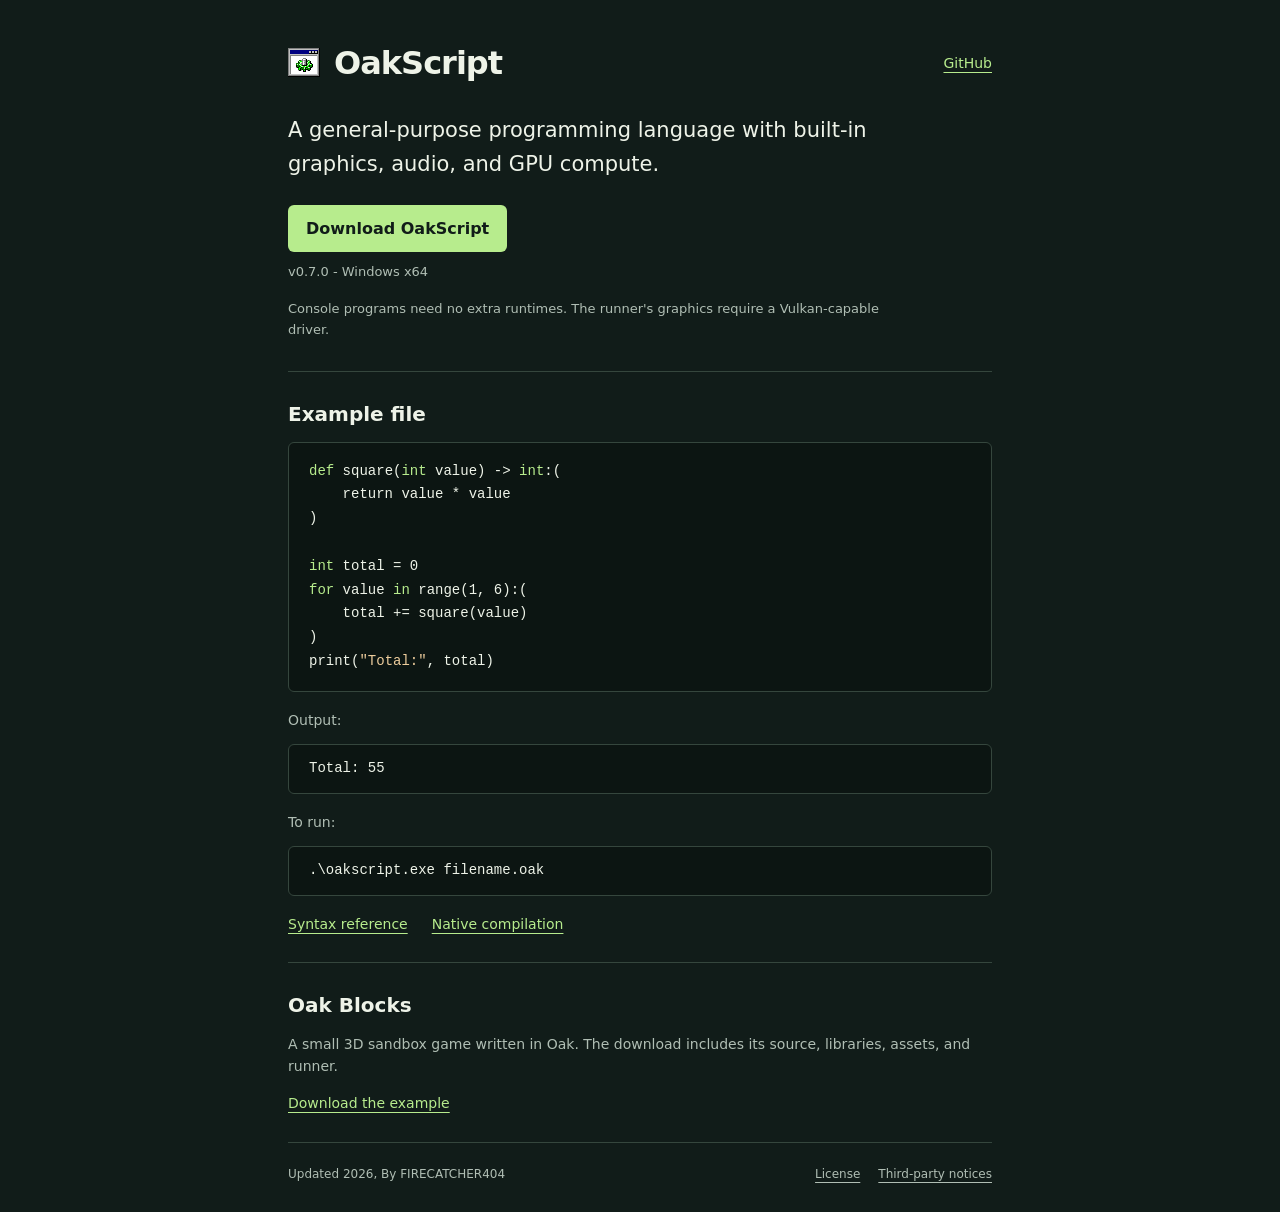
==== index.html @ 2669a22a "Show the verified output beneath the OakScript example" ====
<!doctype html>
<html lang="en">
<head>
  <meta charset="utf-8">
  <meta name="viewport" content="width=device-width,initial-scale=1">
  <meta name="description" content="Download OakScript for Windows and learn its syntax.">
  <meta name="theme-color" content="#111c19">
  <title>OakScript</title>
  <link rel="icon" type="image/png" href="assets/logo.png">
  <link rel="stylesheet" href="styles.css?v=2">
</head>
<body>
  <a class="skip" href="#main">Skip to content</a>
  <div class="page">
    <header>
      <div class="brand"><img src="assets/logo.png" width="32" height="32" alt=""><h1>OakScript</h1></div>
      <a href="https://github.com/FIRECATCHER404/OakScript">GitHub</a>
    </header>
    <main id="main">
      <section class="intro" aria-label="About OakScript">
        <p class="lead">A general-purpose programming language with built-in graphics, audio, and GPU compute.</p>
        <a class="download" href="downloads/OakScript-0.7.0-win-x64.zip" download>Download OakScript</a>
        <p class="details">v0.7.0 - Windows x64</p>
        <p class="requirements">Console programs need no extra runtimes. The runner's graphics require a Vulkan-capable driver.</p>
      </section>
      <section class="example" aria-labelledby="run-title">
        <h2 id="run-title">Example file</h2>
        <pre><code><span class="keyword">def</span> square(<span class="keyword">int</span> value) -&gt; <span class="keyword">int</span>:(
    return value * value
)

<span class="keyword">int</span> total = 0
<span class="keyword">for</span> value <span class="keyword">in</span> range(1, 6):(
    total += square(value)
)
print(<span class="string">"Total:"</span>, total)</code></pre>
        <p>Output:</p>
        <pre class="command"><code>Total: 55</code></pre>
        <p>To run:</p>
        <pre class="command"><code>.\oakscript.exe filename.oak</code></pre>
        <nav class="docs" aria-label="Documentation">
          <a href="reference/SYNTAX.txt">Syntax reference</a>
          <a href="reference/NATIVE_COMPILATION.md">Native compilation</a>
        </nav>
      </section>
      <section class="game" aria-labelledby="game-title">
        <h2 id="game-title">Oak Blocks</h2>
        <p>A small 3D sandbox game written in Oak. The download includes its source, libraries, assets, and runner.</p>
        <a href="downloads/OakBlocks.zip" download>Download the example</a>
      </section>
    </main>
    <footer>
      <span>Updated 2026, By FIRECATCHER404</span>
      <div><a href="reference/LICENSE.txt">License</a><a href="reference/THIRD-PARTY-NOTICES.md">Third-party notices</a></div>
    </footer>
  </div>
</body>
</html>
---- styles.css ----
:root {
  color-scheme: dark;
  --background: #111c19;
  --surface: #0c1512;
  --text: #eef3e8;
  --muted: #b0beb4;
  --accent: #b7ec8d;
  --border: #35463d;
}
* { box-sizing: border-box; }
body {
  margin: 0;
  background: var(--background);
  color: var(--text);
  font: 16px/1.6 system-ui, -apple-system, "Segoe UI", sans-serif;
}
.page { width: min(760px, 100%); margin: auto; padding: 44px 28px 28px; }
a { color: var(--accent); text-underline-offset: 4px; }
a:hover { text-decoration-thickness: 2px; }
a:focus-visible { outline: 3px solid var(--accent); outline-offset: 5px; }
.skip { position: absolute; top: -100px; left: 20px; background: var(--accent); color: var(--background); padding: 10px; }
.skip:focus { top: 10px; }
header { display: flex; justify-content: space-between; align-items: center; gap: 20px; }
.brand { display: flex; align-items: center; gap: 14px; }
.brand img { image-rendering: pixelated; flex-shrink: 0; }
h1 { font-size: 32px; letter-spacing: -1px; line-height: 1.2; margin: 0; }
header > a { font-size: 14px; }
.intro { padding: 32px 0 30px; }
.lead { font-size: 21px; max-width: 620px; margin: 0 0 23px; }
.download { display: inline-block; background: var(--accent); color: var(--background); padding: 11px 18px; border-radius: 6px; font-weight: 650; text-decoration: none; }
.download:hover { background: #c8f4a5; text-decoration: none; }
.details { font-size: 13px; color: var(--muted); margin: 10px 0 16px; }
.requirements { max-width: 610px; font-size: 13px; color: var(--muted); margin: 0; }
.example, .game { border-top: 1px solid var(--border); padding: 26px 0; }
h2 { font-size: 20px; font-weight: 600; margin: 0 0 12px; }
p { margin: 0 0 13px; }
.example p, .game p { color: var(--muted); font-size: 14px; }
code { font-family: Consolas, "Cascadia Code", monospace; }
pre { padding: 17px 20px; margin: 0 0 17px; overflow-x: auto; border: 1px solid var(--border); background: var(--surface); border-radius: 6px; font-size: 14px; line-height: 1.7; }
.command { padding-top: 12px; padding-bottom: 12px; }
.keyword { color: var(--accent); }
.string { color: #edcc9c; }
.docs { display: flex; flex-wrap: wrap; gap: 10px 24px; font-size: 14px; }
.game > a { font-size: 14px; }
footer { display: flex; justify-content: space-between; align-items: center; flex-wrap: wrap; gap: 12px; border-top: 1px solid var(--border); padding-top: 22px; color: var(--muted); font-size: 12px; }
footer div { display: flex; flex-wrap: wrap; gap: 18px; }
footer a { color: var(--muted); }
@media (max-width: 480px) {
  .page { padding: 28px 20px 24px; }
  h1 { font-size: 27px; }
  .brand { gap: 10px; }
  .lead { font-size: 19px; }
  pre { font-size: 12px; padding-left: 13px; padding-right: 13px; }
  footer { align-items: flex-start; flex-direction: column; }
}
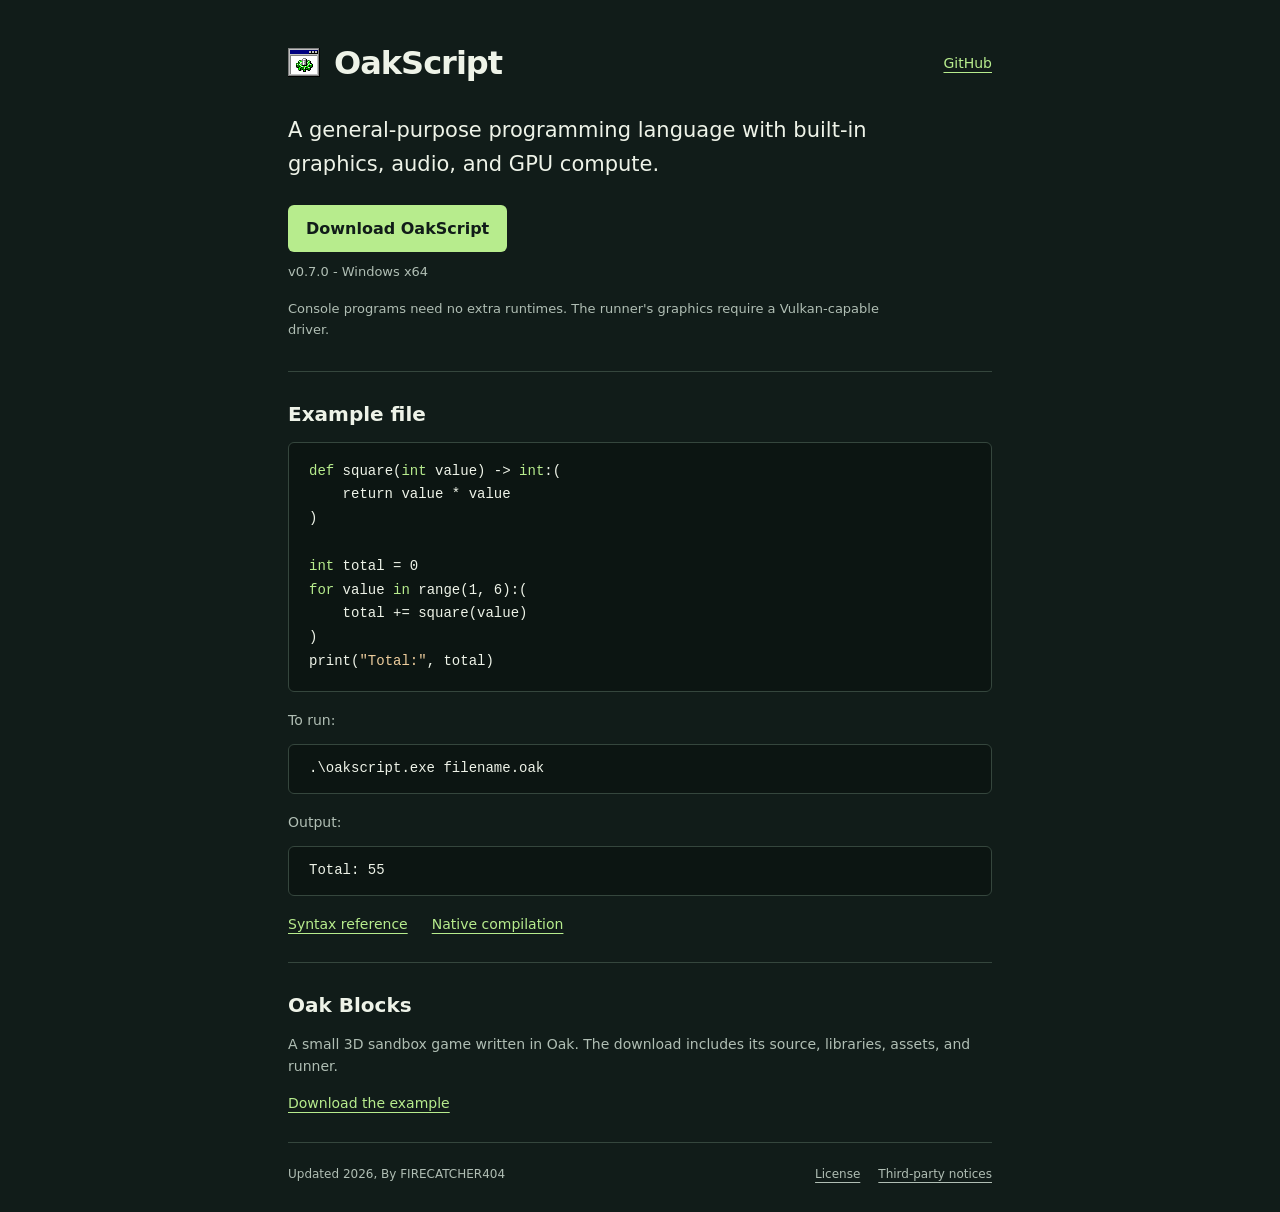
==== commit d94d1c4e: "Place the run command before the example output" ====
--- a/index.html
+++ b/index.html
@@ -25,19 +25,19 @@
       </section>
       <section class="example" aria-labelledby="run-title">
         <h2 id="run-title">Example file</h2>
-        <pre><code><span class="keyword">def</span> square(<span class="keyword">int</span> value) -&gt; <span class="keyword">int</span>:(
-    return value * value
-)
-
-<span class="keyword">int</span> total = 0
-<span class="keyword">for</span> value <span class="keyword">in</span> range(1, 6):(
-    total += square(value)
-)
-print(<span class="string">"Total:"</span>, total)</code></pre>
-        <p>Output:</p>
-        <pre class="command"><code>Total: 55</code></pre>
-        <p>To run:</p>
+        <pre><code><span class="keyword">def</span> square(<span class="keyword">int</span> value) -&gt; <span class="keyword">int</span>:(
+    return value * value
+)
+
+<span class="keyword">int</span> total = 0
+<span class="keyword">for</span> value <span class="keyword">in</span> range(1, 6):(
+    total += square(value)
+)
+print(<span class="string">"Total:"</span>, total)</code></pre>
+        <p>To run:</p>
         <pre class="command"><code>.\oakscript.exe filename.oak</code></pre>
+        <p>Output:</p>
+        <pre class="command"><code>Total: 55</code></pre>
         <nav class="docs" aria-label="Documentation">
           <a href="reference/SYNTAX.txt">Syntax reference</a>
           <a href="reference/NATIVE_COMPILATION.md">Native compilation</a>
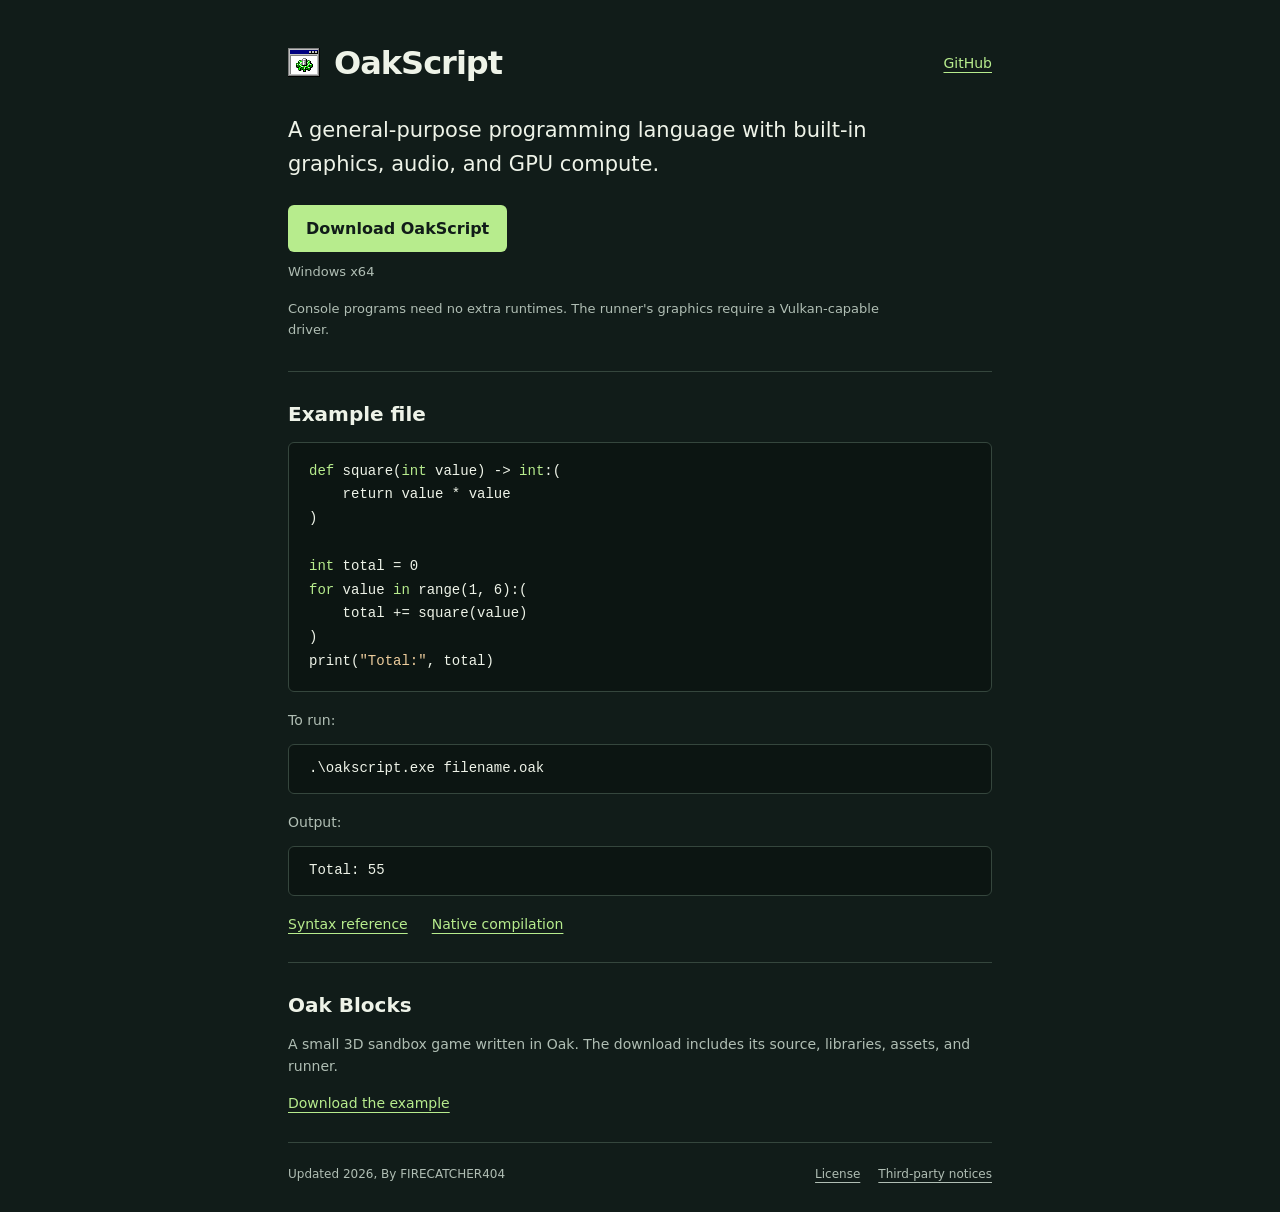
==== commit b8ce029e: "Point OakScript download to latest release and refresh references" ====
--- a/index.html
+++ b/index.html
@@ -3,7 +3,7 @@
 <head>
   <meta charset="utf-8">
   <meta name="viewport" content="width=device-width,initial-scale=1">
-  <meta name="description" content="Download OakScript for Windows and learn its syntax.">
+  <meta name="description" content="OakScript Project Page | Includes Downloads, Syntax, and Examples">
   <meta name="theme-color" content="#111c19">
   <title>OakScript</title>
   <link rel="icon" type="image/png" href="assets/logo.png">
@@ -19,8 +19,8 @@
     <main id="main">
       <section class="intro" aria-label="About OakScript">
         <p class="lead">A general-purpose programming language with built-in graphics, audio, and GPU compute.</p>
-        <a class="download" href="downloads/OakScript-0.7.0-win-x64.zip" download>Download OakScript</a>
-        <p class="details">v0.7.0 - Windows x64</p>
+        <a class="download" href="https://github.com/FIRECATCHER404/OakScript/releases/latest">Download OakScript</a>
+        <p class="details">Windows x64</p>
         <p class="requirements">Console programs need no extra runtimes. The runner's graphics require a Vulkan-capable driver.</p>
       </section>
       <section class="example" aria-labelledby="run-title">
@@ -39,8 +39,8 @@
         <p>Output:</p>
         <pre class="command"><code>Total: 55</code></pre>
         <nav class="docs" aria-label="Documentation">
-          <a href="reference/SYNTAX.txt">Syntax reference</a>
-          <a href="reference/NATIVE_COMPILATION.md">Native compilation</a>
+          <a href="reference/syntax.html">Syntax reference</a>
+          <a href="reference/native-compilation.html">Native compilation</a>
         </nav>
       </section>
       <section class="game" aria-labelledby="game-title">
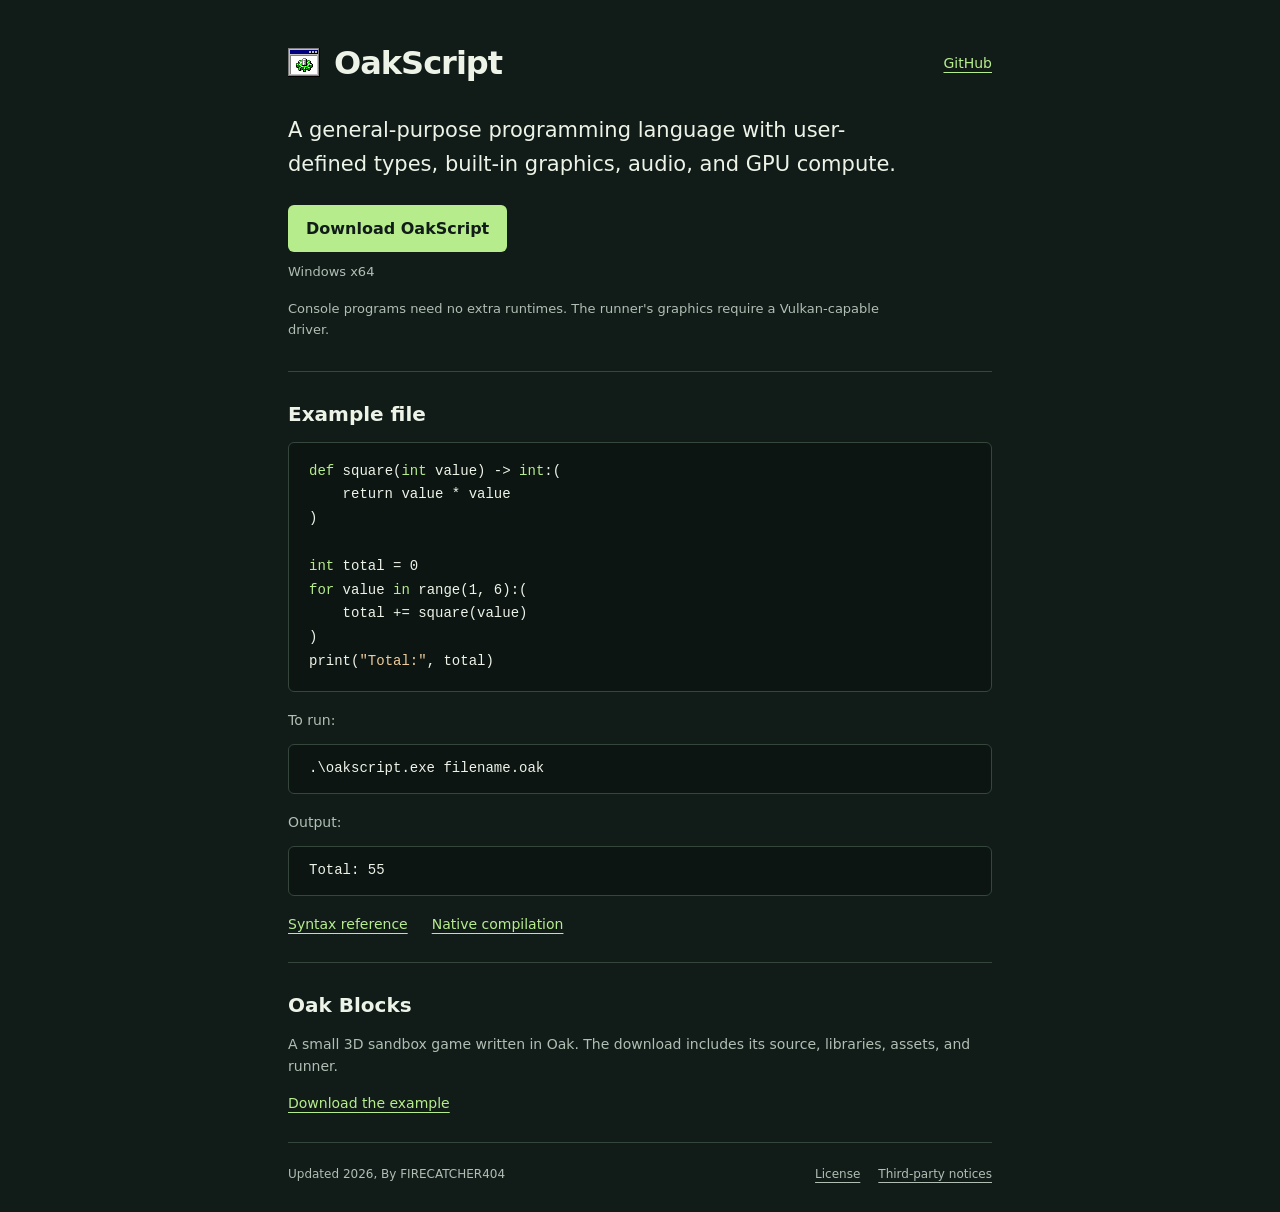
==== commit dfa6f1a6: "Point OakScript download to latest release and refresh references" ====
--- a/index.html
+++ b/index.html
@@ -18,7 +18,7 @@
     </header>
     <main id="main">
       <section class="intro" aria-label="About OakScript">
-        <p class="lead">A general-purpose programming language with built-in graphics, audio, and GPU compute.</p>
+        <p class="lead">A general-purpose programming language with user-defined types, built-in graphics, audio, and GPU compute.</p>
         <a class="download" href="https://github.com/FIRECATCHER404/OakScript/releases/latest">Download OakScript</a>
         <p class="details">Windows x64</p>
         <p class="requirements">Console programs need no extra runtimes. The runner's graphics require a Vulkan-capable driver.</p>
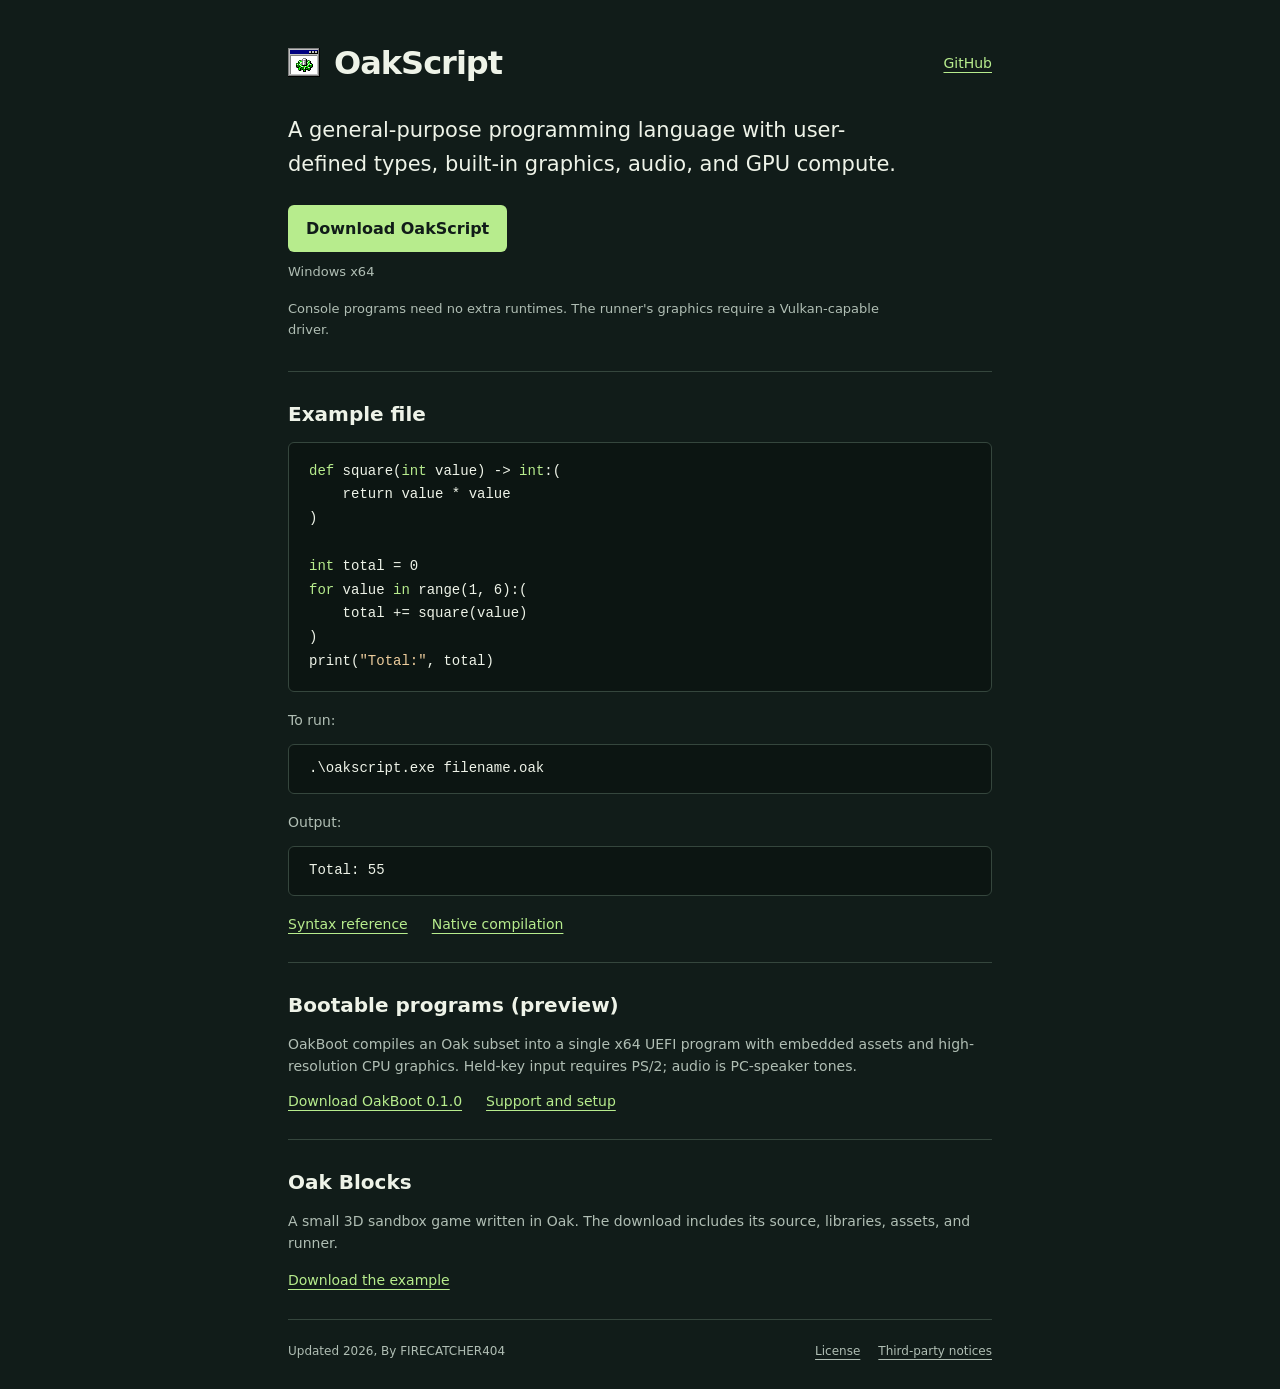
==== commit fd7d303a: "Point OakScript download to latest release and refresh references" ====
--- a/index.html
+++ b/index.html
@@ -43,6 +43,14 @@
           <a href="reference/native-compilation.html">Native compilation</a>
         </nav>
       </section>
+      <section class="game" aria-labelledby="boot-title">
+        <h2 id="boot-title">Bootable programs (preview)</h2>
+        <p>OakBoot compiles an Oak subset into a single x64 UEFI program with embedded assets and high-resolution CPU graphics. Held-key input requires PS/2; audio is PC-speaker tones.</p>
+        <nav class="docs" aria-label="OakBoot preview">
+          <a href="https://github.com/FIRECATCHER404/OakScript/releases/download/v0.9.0/OakBoot-0.1.0-win-x64.zip">Download OakBoot 0.1.0</a>
+          <a href="reference/oakboot.html">Support and setup</a>
+        </nav>
+      </section>
       <section class="game" aria-labelledby="game-title">
         <h2 id="game-title">Oak Blocks</h2>
         <p>A small 3D sandbox game written in Oak. The download includes its source, libraries, assets, and runner.</p>
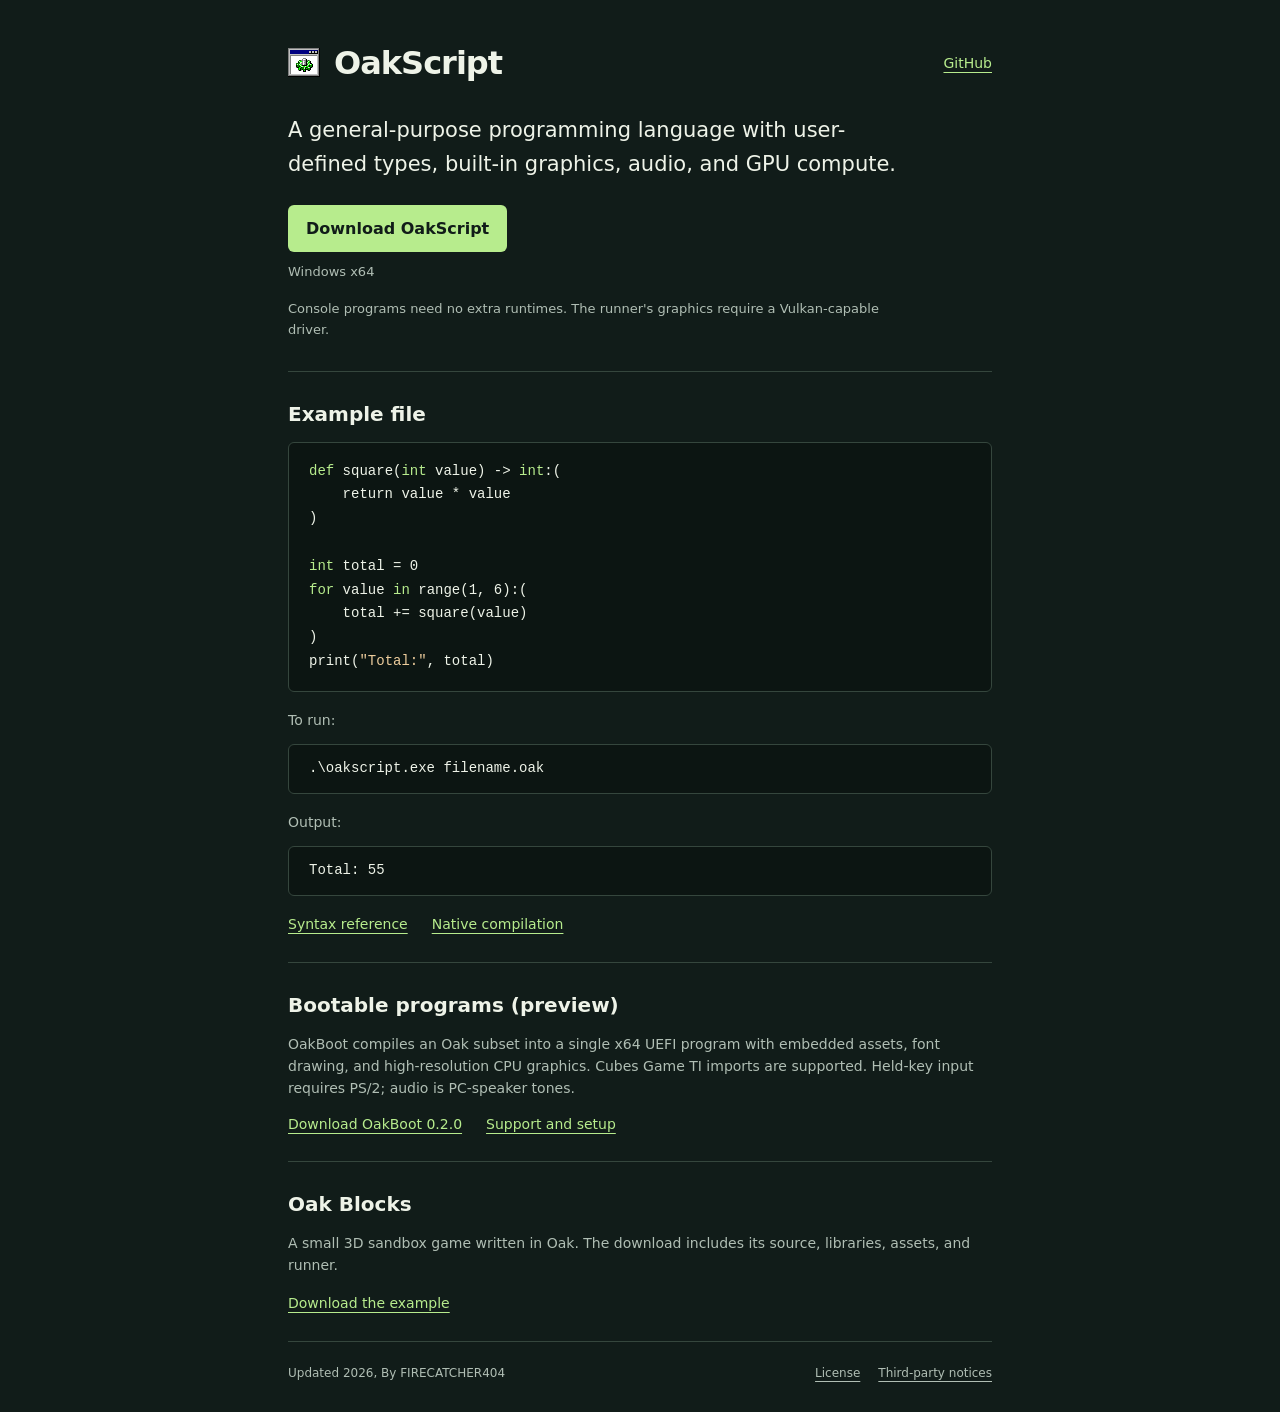
==== commit db8e1f45: "Point OakScript download to latest release and refresh references" ====
--- a/index.html
+++ b/index.html
@@ -39,15 +39,15 @@
         <p>Output:</p>
         <pre class="command"><code>Total: 55</code></pre>
         <nav class="docs" aria-label="Documentation">
-          <a href="reference/syntax.html">Syntax reference</a>
-          <a href="reference/native-compilation.html">Native compilation</a>
+          <a href="reference/syntax.html">Syntax reference</a>
+          <a href="reference/native-compilation.html">Native compilation</a>
         </nav>
       </section>
       <section class="game" aria-labelledby="boot-title">
         <h2 id="boot-title">Bootable programs (preview)</h2>
-        <p>OakBoot compiles an Oak subset into a single x64 UEFI program with embedded assets and high-resolution CPU graphics. Held-key input requires PS/2; audio is PC-speaker tones.</p>
+        <p>OakBoot compiles an Oak subset into a single x64 UEFI program with embedded assets, font drawing, and high-resolution CPU graphics. Cubes Game TI imports are supported. Held-key input requires PS/2; audio is PC-speaker tones.</p>
         <nav class="docs" aria-label="OakBoot preview">
-          <a href="https://github.com/FIRECATCHER404/OakScript/releases/download/v0.9.0/OakBoot-0.1.0-win-x64.zip">Download OakBoot 0.1.0</a>
+          <a href="https://github.com/FIRECATCHER404/OakScript/releases/download/v0.9.0/OakBoot-0.2.0-win-x64.zip">Download OakBoot 0.2.0</a>
           <a href="reference/oakboot.html">Support and setup</a>
         </nav>
       </section>
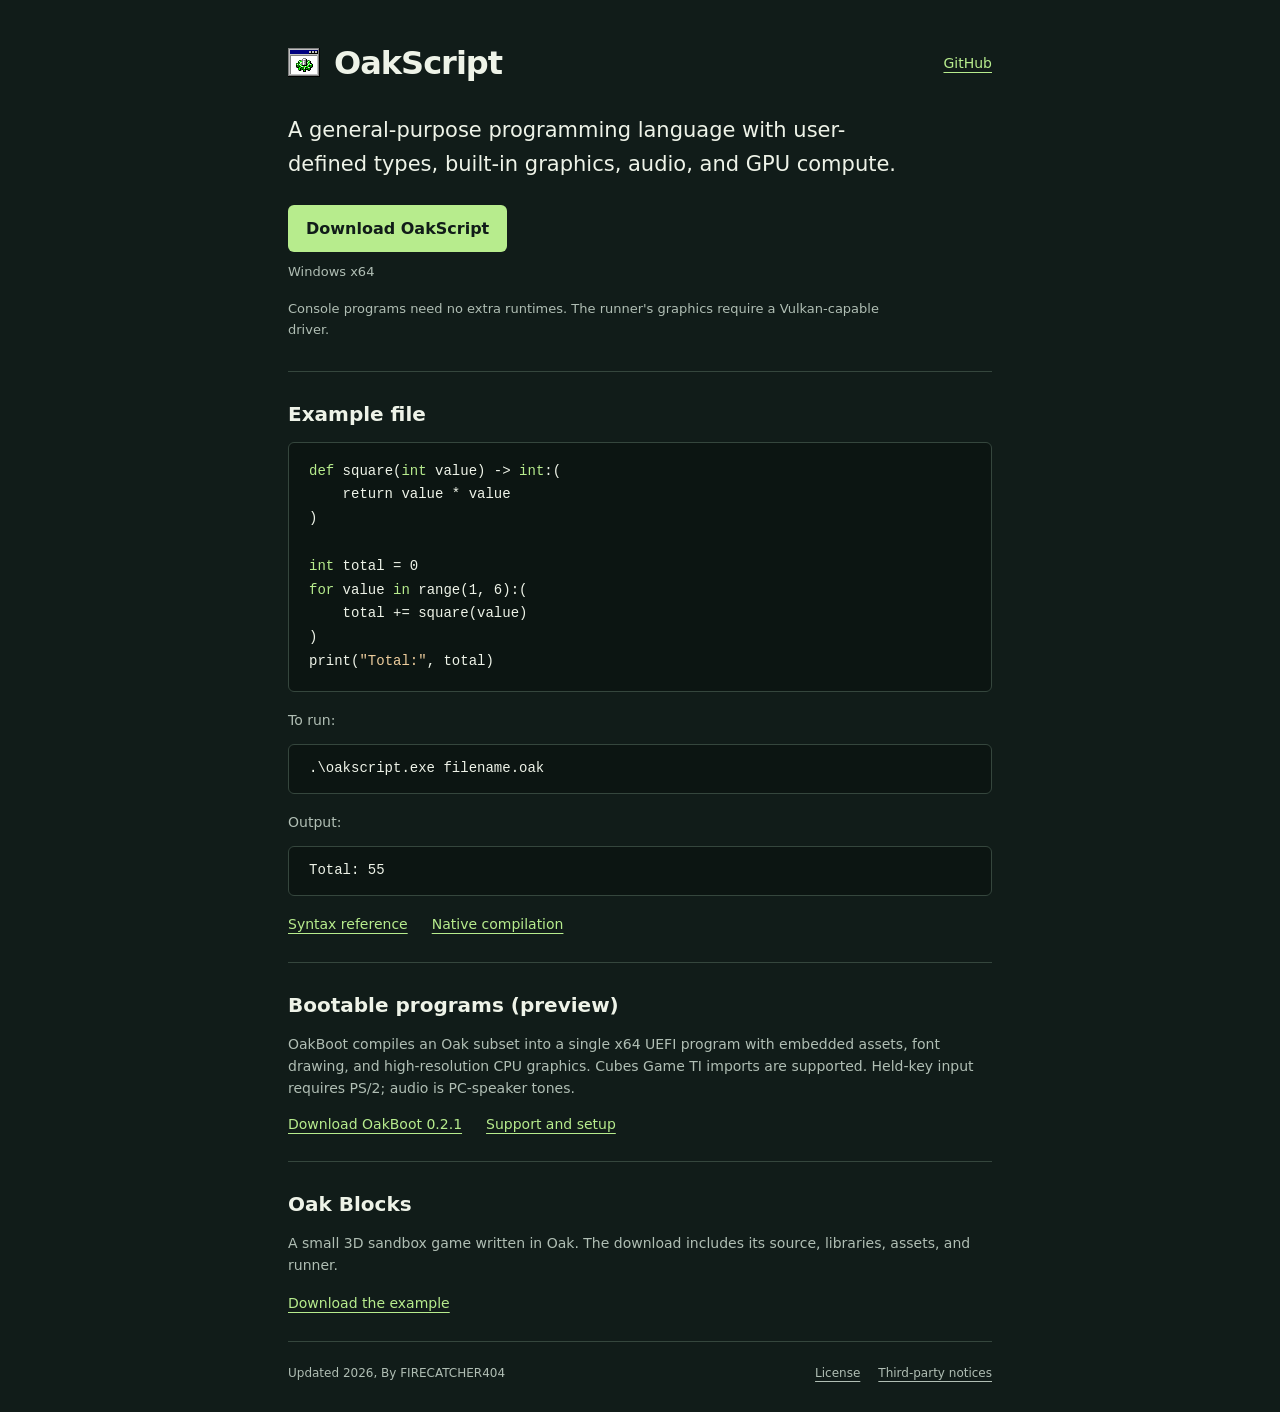
==== commit 4345ade1: "Point OakScript download to latest release and refresh references" ====
--- a/index.html
+++ b/index.html
@@ -47,7 +47,7 @@
         <h2 id="boot-title">Bootable programs (preview)</h2>
         <p>OakBoot compiles an Oak subset into a single x64 UEFI program with embedded assets, font drawing, and high-resolution CPU graphics. Cubes Game TI imports are supported. Held-key input requires PS/2; audio is PC-speaker tones.</p>
         <nav class="docs" aria-label="OakBoot preview">
-          <a href="https://github.com/FIRECATCHER404/OakScript/releases/download/v0.9.0/OakBoot-0.2.0-win-x64.zip">Download OakBoot 0.2.0</a>
+          <a href="https://github.com/FIRECATCHER404/OakScript/releases/download/v0.9.0/OakBoot-0.2.1-win-x64.zip">Download OakBoot 0.2.1</a>
           <a href="reference/oakboot.html">Support and setup</a>
         </nav>
       </section>
